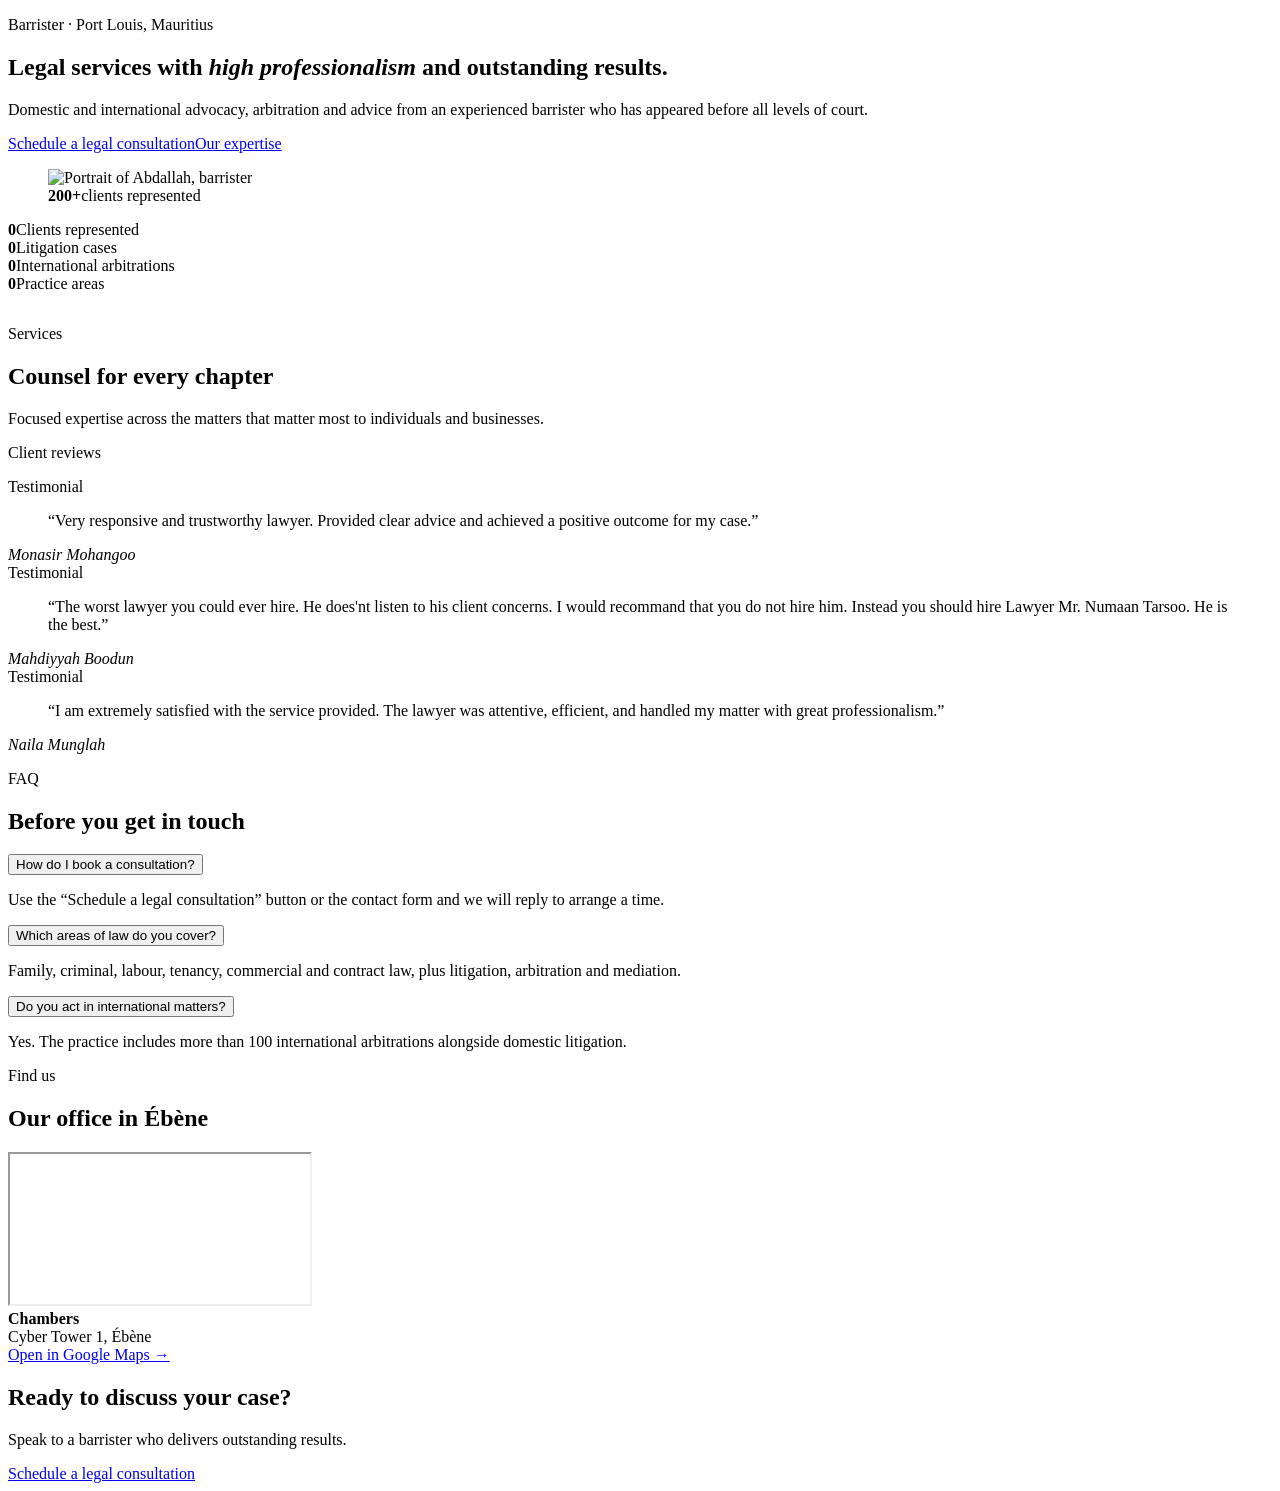
==== index.html @ 84b576fc "Add files via upload" ====
<!DOCTYPE html>
<html lang="en">
    <head>
    <meta charset="utf-8">
    <meta name="viewport" content="width=device-width, initial-scale=1">
    <title>Home | Abdallah Law Firm</title>
    <meta name="description" content="Abdallah, barrister in Mauritius. Legal services with high professionalism and outstanding results.">
    <link rel="preconnect" href="https://fonts.googleapis.com"><link rel="preconnect" href="https://fonts.gstatic.com" crossorigin>
    <link href="https://fonts.googleapis.com/css2?family=Cormorant+Garamond:ital,wght@0,500;0,600;0,700;1,500;1,600&family=Jost:wght@400;500;600&display=swap" rel="stylesheet">
    <link rel="stylesheet" href="css/base.css">
    <link rel="stylesheet" href="css/navbar.css">
    <link rel="stylesheet" href="css/home.css">
    <script src="js/main.js" defer></script>
    </head>
    <body>
        <header class="site-header" id="site-header"></header>
        <main id="main">
            <section class="hero2"><div class="h-text"><p class="eyebrow">Barrister · Port Louis, Mauritius</p>
                <h1>Legal services with <em>high professionalism</em> and outstanding results.</h1>
                <p class="lead">Domestic and international advocacy, arbitration and advice from an experienced barrister who has appeared before all levels of court.</p>
                <div class="cta"><a class="btn" href="contact.html">Schedule a legal consultation</a><a class="btn ghost" href="expertise.html">Our expertise</a></div></div>
                <figure class="h-photo"><img src="images/abdullah_lawyer.png" width="600" height="680" alt="Portrait of Abdallah, barrister"><div class="badge"><b>200+</b>clients represented</div></figure>
            </section>
        <div class="mq-wrap" aria-hidden="true"><div class="mq"></div></div>
        <section style="padding-bottom:1rem"><div class="wrap tiles">
        <div class="tile reveal"><b data-count="200" data-suffix="+">0</b>Clients represented</div><div class="tile reveal"><b data-count="200" data-suffix="+">0</b>Litigation cases</div><div class="tile reveal"><b data-count="100" data-suffix="+">0</b>International arbitrations</div><div class="tile reveal"><b data-count="9">0</b>Practice areas</div></div></section>
        <section><div class="wrap"><div class="sh reveal"><p class="eyebrow">Services</p><h2>Counsel for every chapter</h2><p>Focused expertise across the matters that matter most to individuals and businesses.</p></div><div class="bento" id="services"></div></div></section>
        
        <section class="quote"><div class="wrap"><div class="sh reveal"><p class="eyebrow" style="color:var(--hazel-l)">Client reviews</p></div>
        <div class="slider reveal" aria-roledescription="carousel" aria-label="Client reviews"><div class="track" aria-live="polite">
        <div class="slide"><span class="tag">Testimonial</span><blockquote>“Very responsive and trustworthy lawyer. Provided clear advice and achieved a positive outcome for my case.”</blockquote><cite>Monasir Mohangoo</cite></div>
        <div class="slide"><span class="tag">Testimonial</span><blockquote>“The worst lawyer you could ever hire. He does'nt listen to his client concerns. I would recommand that you do not hire him. Instead you should hire Lawyer Mr. Numaan Tarsoo. He is the best.”</blockquote><cite>Mahdiyyah Boodun</cite></div>
        <div class="slide"><span class="tag">Testimonial</span><blockquote>“I am extremely satisfied with the service provided. The lawyer was attentive, efficient, and handled my matter with great professionalism.”</blockquote><cite>Naila Munglah</cite></div></div><div class="dots"></div></div></div>
        </section>
    
        <section>
            <div class="wrap fq">
            <div class="sh reveal"><p class="eyebrow">FAQ</p><h2>Before you get in touch</h2></div>
            <div class="faq reveal">
            <div class="faq-item"><button aria-expanded="false">How do I book a consultation?</button><div class="ans"><p>Use the “Schedule a legal consultation” button or the contact form and we will reply to arrange a time.</p></div></div>
            <div class="faq-item"><button aria-expanded="false">Which areas of law do you cover?</button><div class="ans"><p>Family, criminal, labour, tenancy, commercial and contract law, plus litigation, arbitration and mediation.</p></div></div>
            <div class="faq-item"><button aria-expanded="false">Do you act in international matters?</button><div class="ans"><p>Yes. The practice includes more than 100 international arbitrations alongside domestic litigation.</p></div></div></div></div>
        </section>
        
        <section class="alt"><div class="wrap"><div class="sh reveal"><p class="eyebrow">Find us</p><h2>Our office in Ébène</h2></div><div class="map-card reveal"><iframe class="map" title="Google Map showing Cyber Tower 1, Ébène, Mauritius" loading="lazy" referrerpolicy="no-referrer-when-downgrade" allowfullscreen src="https://www.google.com/maps?q=-20.2452272,57.4918101&z=17&hl=en&output=embed"></iframe><div class="addr"><b>Chambers</b><br>Cyber Tower 1, Ébène<br><a href="https://maps.app.goo.gl/NpwpGJmxxMKyq3Kp7" target="_blank" rel="noopener">Open in Google Maps →</a></div></div></div></section>
        <section><div class="wrap"><div class="cta-panel reveal"><h2>Ready to discuss your case?</h2><p>Speak to a barrister who delivers outstanding results.</p><a class="btn" href="contact.html">Schedule a legal consultation</a></div></div></section>
        </main>
        <footer class="site-footer" id="site-footer"></footer>
    
    </body>
</html>
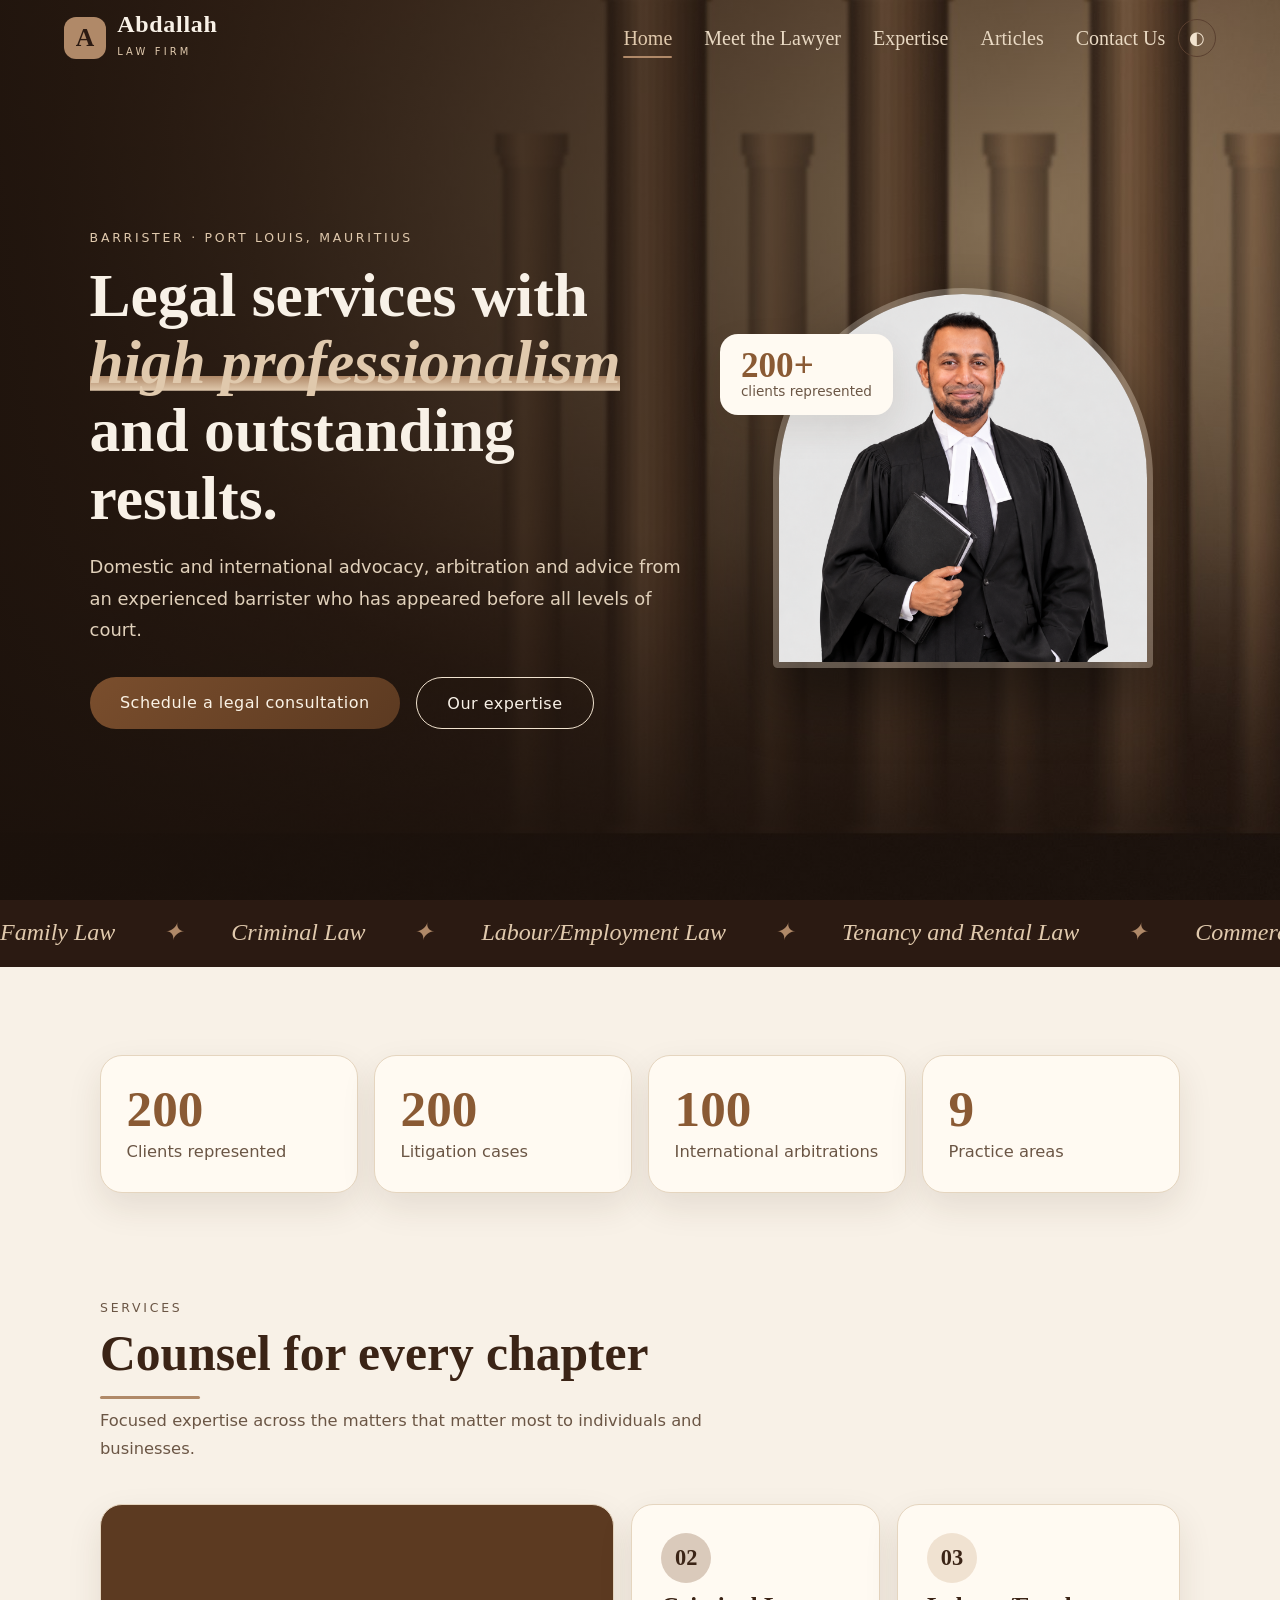
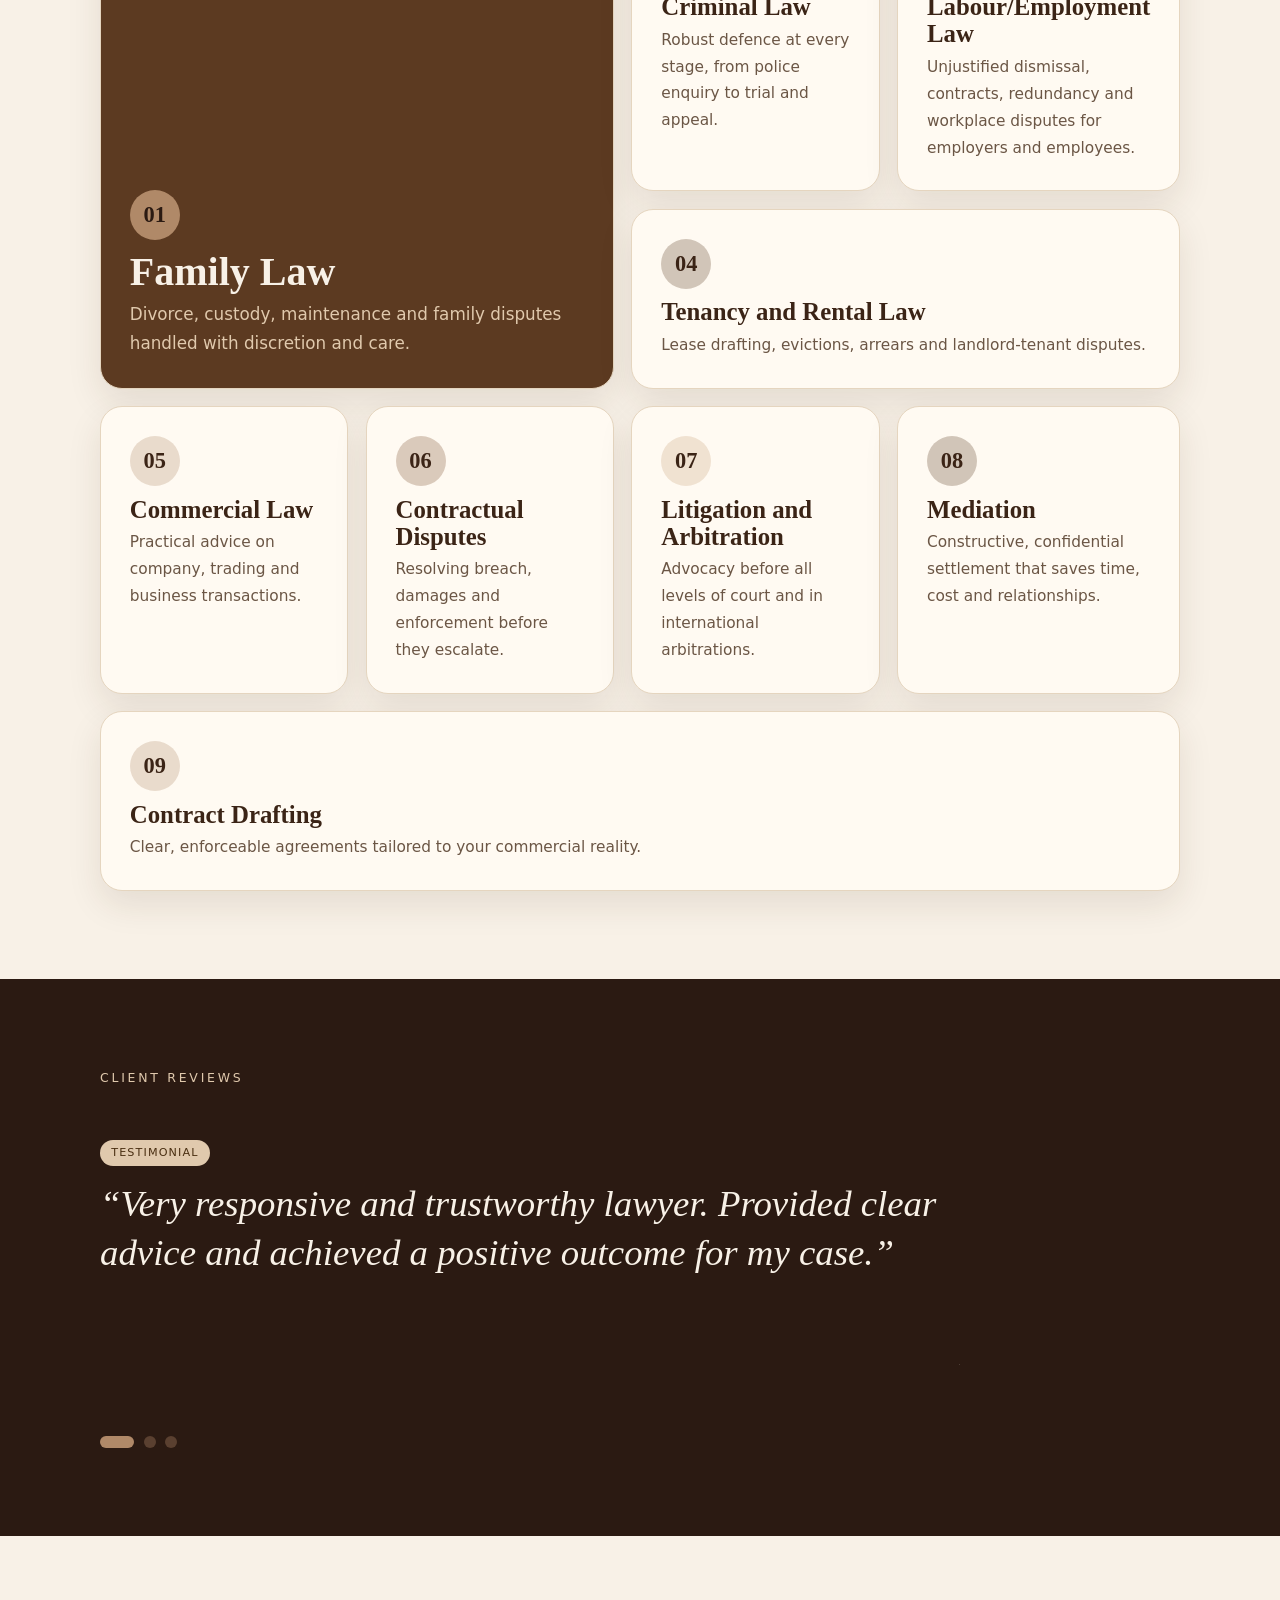
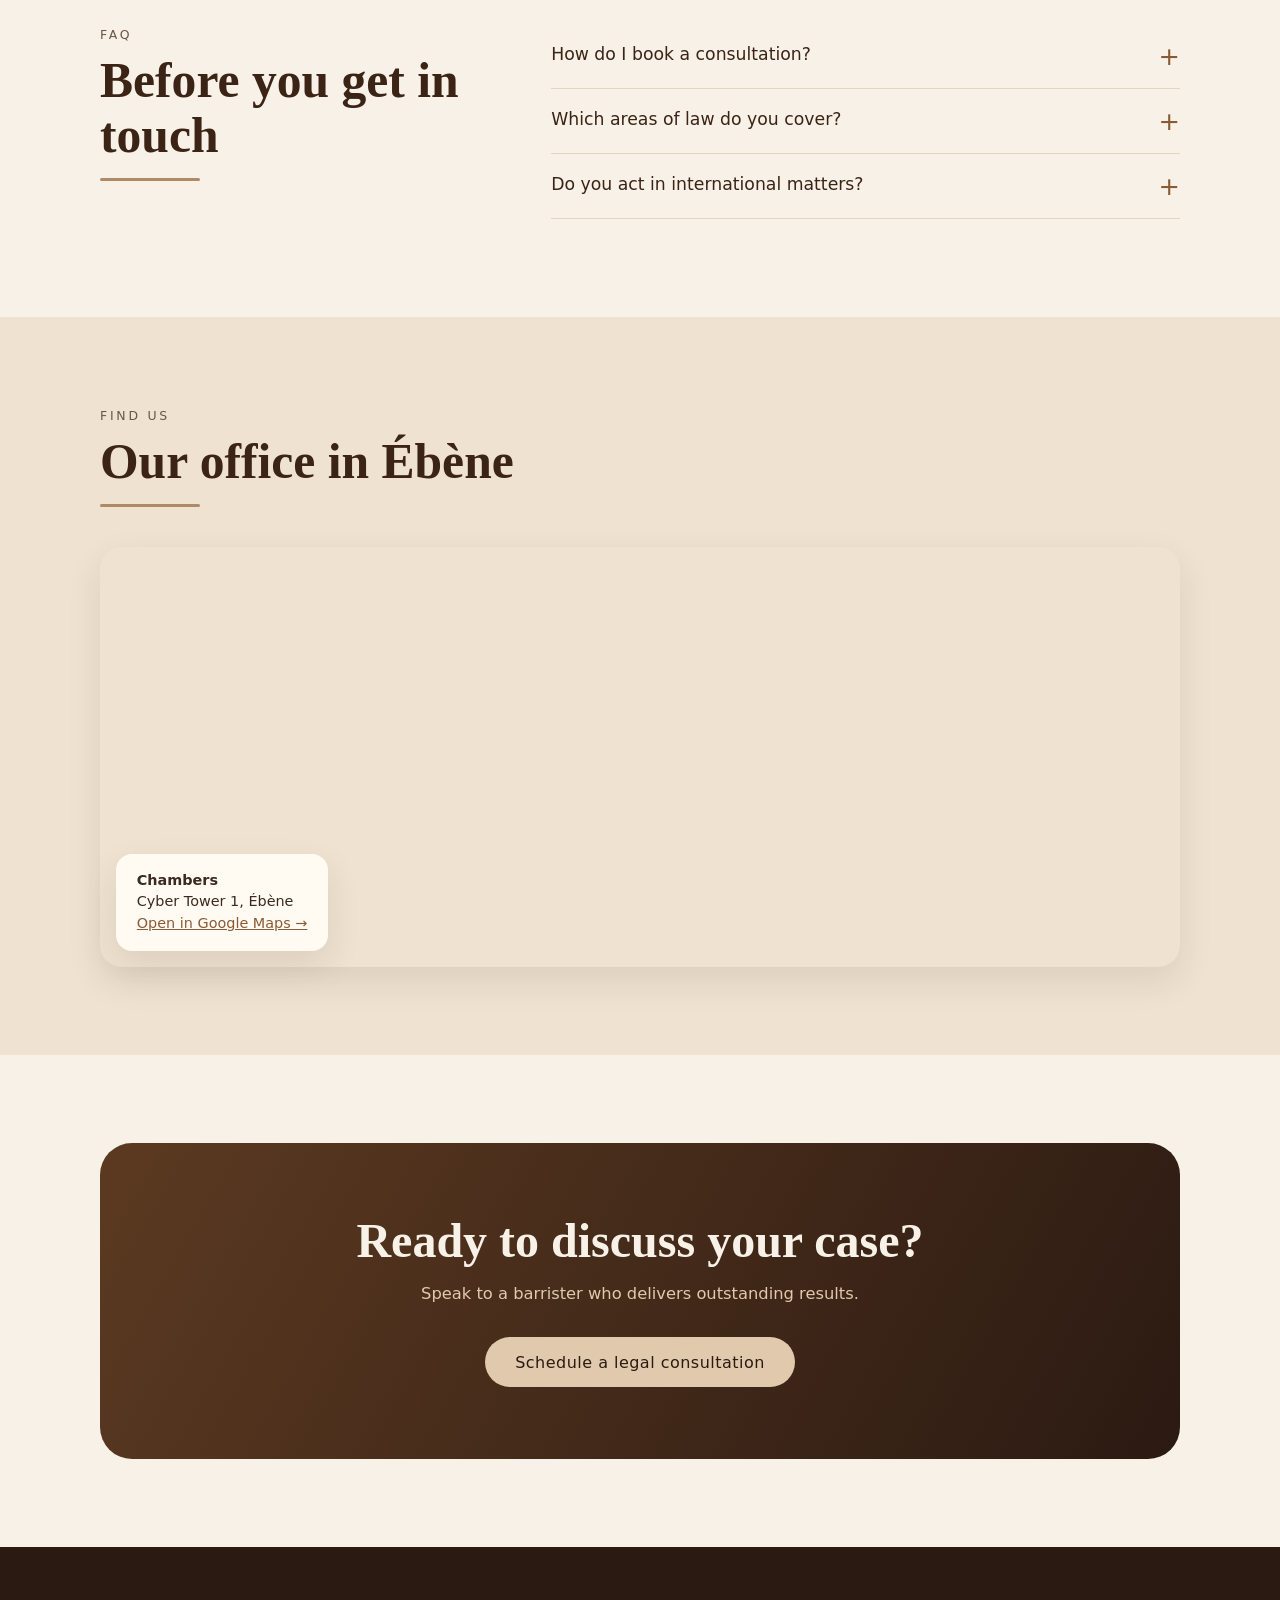
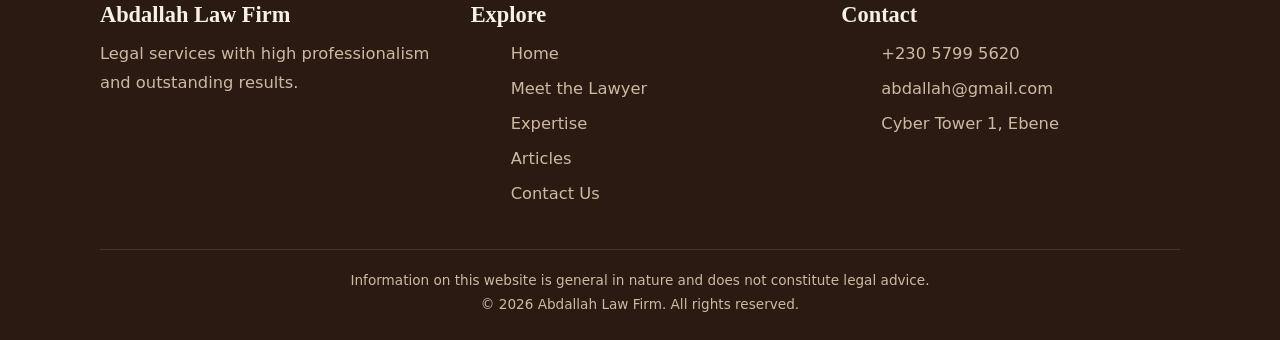
==== commit ceada1aa: "Update index.html" ====
--- a/index.html
+++ b/index.html
@@ -28,9 +28,9 @@
         
         <section class="quote"><div class="wrap"><div class="sh reveal"><p class="eyebrow" style="color:var(--hazel-l)">Client reviews</p></div>
         <div class="slider reveal" aria-roledescription="carousel" aria-label="Client reviews"><div class="track" aria-live="polite">
-        <div class="slide"><span class="tag">Testimonial</span><blockquote>“Very responsive and trustworthy lawyer. Provided clear advice and achieved a positive outcome for my case.”</blockquote><cite>Monasir Mohangoo</cite></div>
-        <div class="slide"><span class="tag">Testimonial</span><blockquote>“The worst lawyer you could ever hire. He does'nt listen to his client concerns. I would recommand that you do not hire him. Instead you should hire Lawyer Mr. Numaan Tarsoo. He is the best.”</blockquote><cite>Mahdiyyah Boodun</cite></div>
-        <div class="slide"><span class="tag">Testimonial</span><blockquote>“I am extremely satisfied with the service provided. The lawyer was attentive, efficient, and handled my matter with great professionalism.”</blockquote><cite>Naila Munglah</cite></div></div><div class="dots"></div></div></div>
+        <div class="slide"><span class="tag">Testimonial</span><blockquote>“Very responsive and trustworthy lawyer. Provided clear advice and achieved a positive outcome for my case.”</blockquote><cite></cite></div>
+        <div class="slide"><span class="tag">Testimonial</span><blockquote>“The worst lawyer you could ever hire. He does'nt listen to his client concerns. I would recommand that you do not hire him. Instead you should hire Lawyer Mr. Numaan Tarsoo. He is the best.”</blockquote><cite></cite></div>
+        <div class="slide"><span class="tag">Testimonial</span><blockquote>“I am extremely satisfied with the service provided. The lawyer was attentive, efficient, and handled my matter with great professionalism.”</blockquote><cite></cite></div></div><div class="dots"></div></div></div>
         </section>
     
         <section>
--- a/css/base.css
+++ b/css/base.css
@@ -0,0 +1,62 @@
+/* abdallah law firm - BASE (shared by every page): tokens, reset, typography, buttons, shared components, footer */
+:root{--espresso:#2b1a12;--brown:#5c3a21;--brown2:#7a4e2d;--hazel:#b08968;--hazel-l:#e0c9ad;--bg:#f8f1e7;--latte:#efe2d0;--card:#fffaf2;--ink:#3b2416;--text:#3b2a20;--muted:#6b5645;--accent:#8a5a34;--line:#e5d5bf;--r:22px;--sh:0 14px 34px rgba(60,36,20,.1);--fh:'Cormorant Garamond',Georgia,serif;--fb:'Jost',system-ui,sans-serif}
+[data-theme=dark]{--bg:#1b110b;--latte:#24160e;--card:#2a1a11;--ink:#f3e8d8;--text:#e8dccb;--muted:#bba892;--accent:#dcb98f;--line:#3d2a1d;--sh:0 14px 34px rgba(0,0,0,.45)}
+/* match & move (page transitions) */
+@view-transition{navigation:auto}
+.ptitle h1{view-transition-name:title}
+::view-transition-group(*){animation-duration:.8s;animation-timing-function:cubic-bezier(.7,0,.2,1)}
+::view-transition-old(root){animation:vtout .45s both}::view-transition-new(root){animation:vtin .8s both}
+@keyframes vtout{to{opacity:0;transform:translateY(-14px)}}@keyframes vtin{from{opacity:0;transform:translateY(26px)}}
+@supports not (view-transition-name:x){body{animation:vtin .7s both}}
+@keyframes up{from{opacity:0;transform:translateY(24px)}}
+/* reset + typography */
+*,*::before,*::after{box-sizing:border-box;margin:0}
+html{scroll-behavior:smooth}
+body{font:400 1.02rem/1.75 var(--fb);background:var(--bg);color:var(--text);transition:background .4s,color .4s}
+svg,img{max-width:100%}
+.wrap{width:min(1080px,90%);margin-inline:auto}
+h1,h2,h3{font-family:var(--fh);font-weight:600;line-height:1.1;color:var(--ink)}
+section{padding:clamp(3rem,7vw,5.5rem) 0}
+:focus-visible{outline:3px solid var(--hazel);outline-offset:3px}
+.skip{position:absolute;left:-999px}.skip:focus{left:1rem;top:1rem;background:#fff;color:#000;padding:.5rem 1rem;z-index:99}
+.eyebrow{color:var(--accent);font-weight:500;letter-spacing:.22em;text-transform:uppercase;font-size:.78rem}
+/* buttons */
+.btn{display:inline-block;padding:.95rem 1.9rem;border-radius:99px;background:linear-gradient(135deg,var(--brown2),var(--brown));color:#fbf3e6;font:500 1rem var(--fb);letter-spacing:.03em;text-decoration:none;border:0;cursor:pointer;transition:transform .3s,box-shadow .3s}
+.btn:hover{transform:translateY(-3px);box-shadow:0 14px 28px rgba(92,58,33,.35)}
+.btn.ghost{background:none;border:1.5px solid var(--ink);color:var(--ink)}.btn.ghost:hover{background:var(--ink);color:var(--bg)}
+/* page titles */
+.ptitle{padding:clamp(3rem,7vw,5rem) 0 1rem}.ptitle h1{font-size:clamp(2.6rem,6vw,4.6rem);margin-top:.5rem;padding-bottom:1.2rem;border-bottom:1px solid var(--line)}
+/* shared content blocks */
+.sh{margin:0 0 2.5rem;max-width:620px}.sh h2{font-size:clamp(2rem,4.2vw,3.1rem);margin:.5rem 0}.sh p{color:var(--muted)}
+.sh h2::after{content:"";display:block;width:50px;height:3px;border-radius:9px;margin-top:.9rem;background:var(--hazel);transition:width .6s}.sh.in h2::after{width:100px}
+.alt{background:var(--latte)}
+.tag{display:inline-block;font-size:.7rem;letter-spacing:.1em;text-transform:uppercase;background:#f0d9b5;color:#4a2f12;padding:.2rem .7rem;border-radius:99px;margin-bottom:.8rem;font-weight:500}
+.more{display:inline-block;margin-top:1rem;color:var(--accent);font-weight:500}
+.list{list-style:none;display:grid;gap:.8rem}.list li{padding-left:1.8rem;position:relative}.list li::before{content:"❖";position:absolute;left:0;color:var(--hazel)}
+/* stat tiles (home + lawyer) */
+.tiles{display:grid;grid-template-columns:repeat(2,1fr);gap:1rem}
+@media(min-width:800px){.tiles{grid-template-columns:repeat(4,1fr)}}
+.tile{background:var(--card);border:1px solid var(--line);border-radius:var(--r);padding:1.6rem;color:var(--muted);box-shadow:var(--sh);transition:transform .35s}.tile:hover{transform:translateY(-6px)}
+.tile b{display:block;font:600 clamp(2.4rem,4vw,3.4rem)/1.1 var(--fh);color:var(--accent)}
+/* cards + grids (home services + articles) */
+.grid,.bento{display:grid;gap:1.1rem;grid-template-columns:repeat(auto-fit,minmax(250px,1fr))}
+.card{--c:var(--hazel);display:block;background:var(--card);border:1px solid var(--line);border-radius:var(--r);padding:1.8rem;box-shadow:var(--sh);color:inherit;text-decoration:none;transition:transform .35s,box-shadow .35s}
+.grid>:nth-child(4n+2),.bento>:nth-child(4n+2){--c:var(--brown2)}.grid>:nth-child(4n+3),.bento>:nth-child(4n+3){--c:#c9a27a}.grid>:nth-child(4n+4),.bento>:nth-child(4n+4){--c:var(--brown)}
+.card:hover{transform:translateY(-8px);box-shadow:0 22px 44px color-mix(in srgb,var(--c) 30%,transparent)}
+.card .no{display:inline-grid;place-items:center;width:50px;height:50px;border-radius:50%;font:600 1.4rem var(--fh);color:var(--ink);background:color-mix(in srgb,var(--c) 28%,transparent);transition:.4s}
+.card:hover .no{background:var(--brown);color:#f8f1e7;transform:rotate(-12deg) scale(1.1)}
+.card h3{margin:.6rem 0 .4rem;font-size:1.55rem}.card p{color:var(--muted);font-size:.96rem}
+/* call-to-action panel (home, lawyer, expertise) */
+.cta-panel{background:linear-gradient(120deg,var(--brown),var(--espresso));color:var(--hazel-l);border-radius:32px;padding:clamp(2.5rem,6vw,4.5rem);text-align:center}
+.cta-panel h2{color:#f8f1e7;font-size:clamp(2rem,4vw,3rem);margin-bottom:.8rem}.cta-panel p{margin-bottom:1.8rem}.cta-panel .btn{background:var(--hazel-l);color:var(--espresso)}
+/* footer */
+.site-footer{background:var(--espresso);color:#cdb9a3;padding:3.5rem 0 1.5rem}
+.fgrid{display:grid;gap:2rem;grid-template-columns:repeat(auto-fit,minmax(200px,1fr))}
+.site-footer h3{color:#f8f1e7;font-size:1.4rem;margin-bottom:.8rem}.site-footer a{color:#cdb9a3;text-decoration:none;transition:color .3s}.site-footer a:hover{color:var(--hazel-l)}
+.site-footer ul{list-style:none;display:grid;gap:.4rem}.disc{border-top:1px solid #4a3324;margin-top:2.5rem;padding-top:1.2rem;font-size:.85rem;text-align:center}
+/* back-to-top + scroll progress */
+.top{position:fixed;right:1.2rem;bottom:1.2rem;width:48px;height:48px;border-radius:50%;border:0;background:var(--brown);color:var(--hazel-l);font-size:1.4rem;cursor:pointer;opacity:0;visibility:hidden;transform:translateY(20px);transition:.4s;z-index:40}.top.show{opacity:1;visibility:visible;transform:none}
+.progress{position:fixed;top:0;left:0;height:3px;width:0;z-index:70;background:linear-gradient(90deg,var(--hazel),var(--brown2));transition:width .15s}
+/* scroll reveal */
+.js .reveal{opacity:0;transform:translateY(30px);transition:opacity .9s,transform .9s cubic-bezier(.2,.8,.2,1),box-shadow .35s}.js .reveal.in{opacity:1;transform:none}
+@media(prefers-reduced-motion:reduce){*,*::before,*::after{animation:none!important;transition:none!important;scroll-behavior:auto!important}.js .reveal{opacity:1;transform:none}}
--- a/css/navbar.css
+++ b/css/navbar.css
@@ -0,0 +1,23 @@
+/* abdallah law firm - NAVBAR (sidebar on desktop, drop-down on mobile) */
+.site-header{view-transition-name:side}.brand{view-transition-name:brand}.ind{view-transition-name:navind}
+.site-header{position:sticky;top:0;z-index:60;background:linear-gradient(180deg,#2b1a12,#3b2416);color:#f1e3cf}
+.side-in{display:flex;align-items:center;gap:.8rem;height:68px;padding:0 4%}
+.brand{display:flex;gap:.7rem;align-items:center;color:#f8f1e7;text-decoration:none;margin-right:auto}
+.mono{width:42px;height:42px;display:grid;place-items:center;background:var(--hazel);color:var(--espresso);font:700 1.6rem var(--fh);border-radius:12px;transition:.4s}
+.brand:hover .mono{background:var(--hazel-l);transform:rotate(-8deg)}
+.brand b{display:block;font:600 1.5rem/1 var(--fh);letter-spacing:.03em}
+.brand small{font-size:.62rem;letter-spacing:.32em;text-transform:uppercase;color:var(--hazel-l)}
+#nav{position:fixed;inset:68px 0 auto 0;background:#2b1a12;max-height:0;overflow:hidden;transition:max-height .45s}
+#nav.open{max-height:85vh}
+#nav ul{list-style:none;padding:1rem 4%;display:grid}
+#nav a{display:block;position:relative;padding:.8rem 0;color:#e9d9c3;text-decoration:none;font:500 1.4rem var(--fh);border-bottom:1px solid #46301f;transition:color .3s,padding .3s}
+#nav a:hover,#nav a.active{color:#fff;padding-left:.6rem}
+.ind{position:absolute;left:-1.2rem;top:20%;bottom:20%;width:4px;border-radius:4px;background:var(--hazel)}
+.side-foot{padding:0 4% 1.2rem;font-size:.85rem;color:#b9a48c;line-height:1.7}
+.theme{order:2;background:none;border:1.5px solid #5a4030;color:#f1e3cf;border-radius:50%;width:38px;height:38px;cursor:pointer;font-size:1.1rem;transition:.4s}.theme:hover{border-color:var(--hazel);transform:rotate(180deg)}
+.burger{order:3;width:42px;height:42px;background:none;border:0;cursor:pointer;display:grid;place-content:center;gap:5px}
+.burger i{display:block;width:24px;height:2px;background:#f1e3cf;transition:.3s}
+.burger[aria-expanded=true] i:nth-child(1){transform:translateY(7px) rotate(45deg)}.burger[aria-expanded=true] i:nth-child(2){opacity:0}.burger[aria-expanded=true] i:nth-child(3){transform:translateY(-7px) rotate(-45deg)}
+.site-header{transition:background .4s,box-shadow .4s}
+@media(min-width:1000px){.site-header{position:fixed;inset:0 0 auto 0;width:auto;background:transparent;transition:background .4s,box-shadow .4s}.site-header.scrolled{background:rgba(43,26,18,.96);backdrop-filter:blur(8px);box-shadow:0 6px 24px rgba(0,0,0,.25)}.side-in{height:76px;padding:0 5%}.burger,.side-foot{display:none}.brand{margin-right:auto}#nav{position:static;max-height:none;overflow:visible;background:none}#nav ul{display:flex;gap:2rem;padding:0}#nav a{border:0;padding:.4rem 0;font-size:1.25rem}#nav a:hover,#nav a.active{padding-left:0;color:var(--hazel-l)}.ind{left:0;right:0;top:auto;bottom:-2px;width:auto;height:2px}.theme{order:3}}
+@media(min-width:1000px){body:not(:has(.hero2)){padding-top:76px}body:not(:has(.hero2)) .site-header{background:#2b1a12}}
--- a/css/home.css
+++ b/css/home.css
@@ -0,0 +1,41 @@
+/* abdallah law firm - HOME page (index.html) */
+.hero2 h1{view-transition-name:title}
+.hero2{position:relative;display:grid;align-items:center;gap:2rem;min-height:100svh;padding:7.5rem 7% 4rem;background:linear-gradient(90deg,rgba(27,17,11,.92),rgba(27,17,11,.55) 60%,rgba(27,17,11,.25)),url(../images/hero-bg.jpg) center/cover no-repeat;color:#f1e3cf}
+.hero2 h1{color:#f8f1e7}.hero2 .eyebrow{color:var(--hazel-l)}.hero2 .btn.ghost{border-color:#f1e3cf;color:#f8f1e7}.hero2 .btn.ghost:hover{background:#f8f1e7;color:var(--espresso)}
+.hero2 h1{font-size:clamp(2.4rem,4.8vw,4.3rem);margin:.8rem 0 1.2rem}
+.hero2 em{font-style:italic;color:var(--hazel-l);background:linear-gradient(var(--hazel),var(--hazel-l)) 0 90%/0 .24em no-repeat;animation:ul 1.2s .8s forwards}
+@keyframes ul{to{background-size:100% .24em}}
+.lead{max-width:52ch;font-size:1.12rem;color:#e0d0ba}
+.cta{display:flex;flex-wrap:wrap;gap:1rem;margin-top:2rem}
+.h-text>*{animation:up .9s both}.h-text>:nth-child(2){animation-delay:.15s}.h-text>:nth-child(3){animation-delay:.3s}.h-text>:nth-child(4){animation-delay:.45s}
+@keyframes float{50%{transform:translateY(16px)}}
+.h-photo{position:relative;margin:0;justify-self:center;width:min(340px,80%);border-radius:999px 999px 24px 24px;overflow:visible}
+.h-photo img{display:block;width:100%;height:auto;border-radius:999px 999px 24px 24px;box-shadow:0 30px 60px rgba(0,0,0,.45);border:6px solid rgba(248,241,231,.25)}
+.badge{position:absolute;left:-14%;top:12%;background:var(--card);color:var(--muted);padding:.9rem 1.3rem;border-radius:18px;box-shadow:var(--sh);animation:float 7s ease-in-out infinite;font-size:.85rem;line-height:1.3}
+.badge b{display:block;font:600 2.2rem/1 var(--fh);color:var(--accent)}
+@media(min-width:1000px){.hero2{grid-template-columns:1.15fr .85fr}.h-photo{width:min(380px,90%)}}
+/* marquee */
+.mq-wrap{overflow:hidden;background:var(--espresso);color:var(--hazel-l);padding:1.1rem 0;white-space:nowrap}
+.mq{display:inline-flex;animation:mq 45s linear infinite}.mq span{font:italic 500 1.5rem var(--fh);padding-right:3rem}.mq span::after{content:"✦";margin-left:3rem;color:var(--hazel)}
+@keyframes mq{to{transform:translateX(-50%)}}
+/* services bento */
+@media(min-width:1100px){#services{grid-template-columns:repeat(4,1fr)}#services>:nth-child(1){grid-column:span 2;grid-row:span 2;background:var(--brown);display:flex;flex-direction:column;justify-content:flex-end}#services>:nth-child(4){grid-column:span 2}#services>:nth-child(9){grid-column:1/-1}}
+#services>:nth-child(1) h3{color:#f8f1e7;font-size:2.5rem}#services>:nth-child(1) p{color:var(--hazel-l);font-size:1.05rem}#services>:nth-child(1) .no{background:var(--hazel);color:var(--espresso)}
+/* testimonials slider */
+.quote{background:var(--espresso)}.slider{max-width:860px;overflow:hidden}
+.track{display:flex;transition:transform .7s cubic-bezier(.7,0,.2,1)}
+.slide{min-width:100%;padding:.5rem 1rem 1rem 0}.slide .tag{background:var(--hazel-l)}
+.slide blockquote{font:italic 500 clamp(1.5rem,3vw,2.3rem)/1.35 var(--fh);color:#f8f1e7}
+.slide cite{display:block;margin-top:1.2rem;font-style:normal;color:var(--hazel-l);font-weight:500;letter-spacing:.05em}
+.dots{display:flex;gap:.6rem;margin-top:1.5rem}.dots button{width:12px;height:12px;border-radius:99px;border:0;background:#5a4030;cursor:pointer;transition:.4s}.dots .on{background:var(--hazel);width:34px}
+/* FAQ */
+.fq{display:grid;gap:2rem}@media(min-width:900px){.fq{grid-template-columns:.8fr 1.2fr}.fq .sh{position:sticky;top:3rem;align-self:start}}
+.faq-item{border-bottom:1px solid var(--line)}
+.faq button{width:100%;text-align:left;background:none;border:0;padding:1.2rem 0;font:500 1.08rem var(--fb);color:var(--ink);cursor:pointer;display:flex;justify-content:space-between;gap:1rem}
+.faq button:hover{color:var(--accent)}.faq button::after{content:"+";color:var(--accent);font-size:1.6rem;line-height:1;transition:transform .3s}.faq button[aria-expanded=true]::after{transform:rotate(45deg)}
+.ans{max-height:0;overflow:hidden;transition:max-height .45s;color:var(--muted)}.ans p{padding-bottom:1.2rem}
+/* Google map */
+.map-card{position:relative}.map{display:block;width:100%;height:420px;border:0;border-radius:var(--r);box-shadow:var(--sh)}
+.addr{position:absolute;left:1rem;bottom:1rem;background:var(--card);padding:1rem 1.3rem;border-radius:16px;box-shadow:var(--sh);font-size:.9rem;line-height:1.5}
+.addr a{color:var(--accent);font-weight:500}
+@media(max-width:700px){.addr{position:static;margin-top:1rem}}
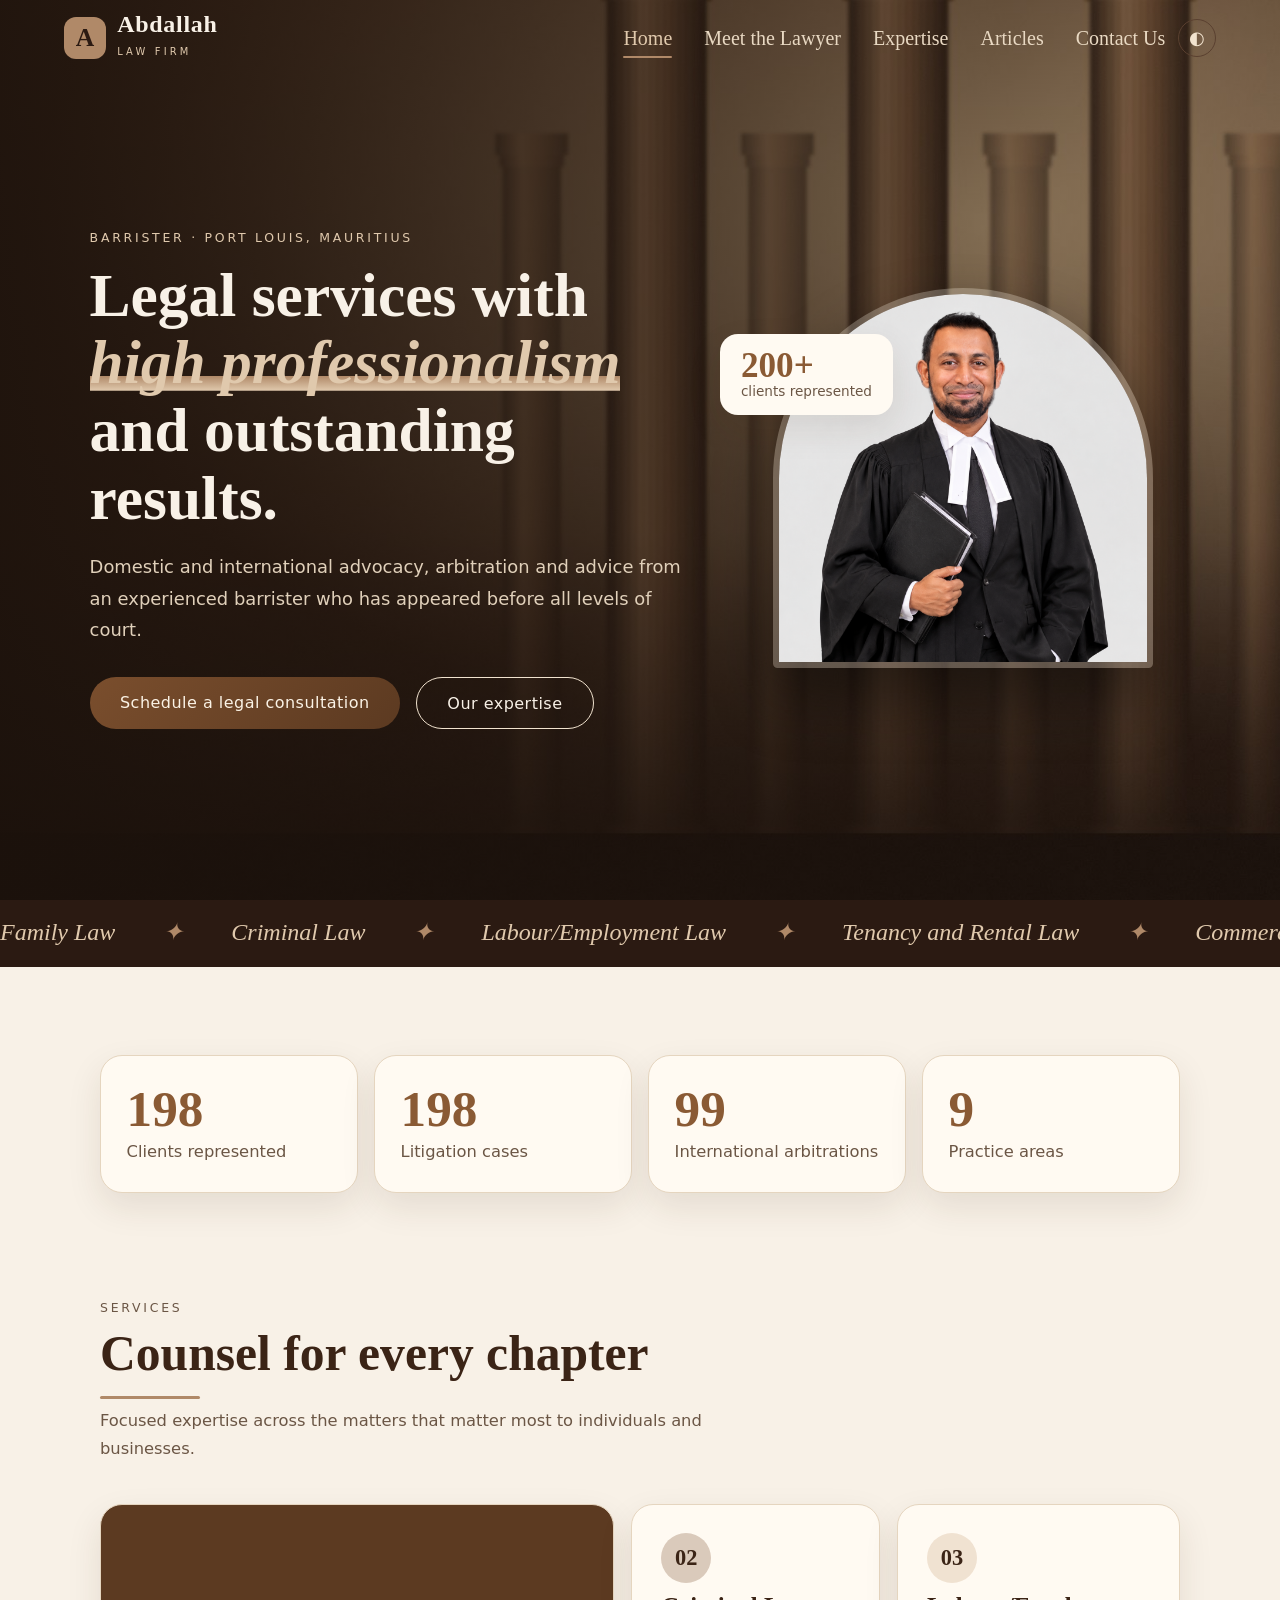
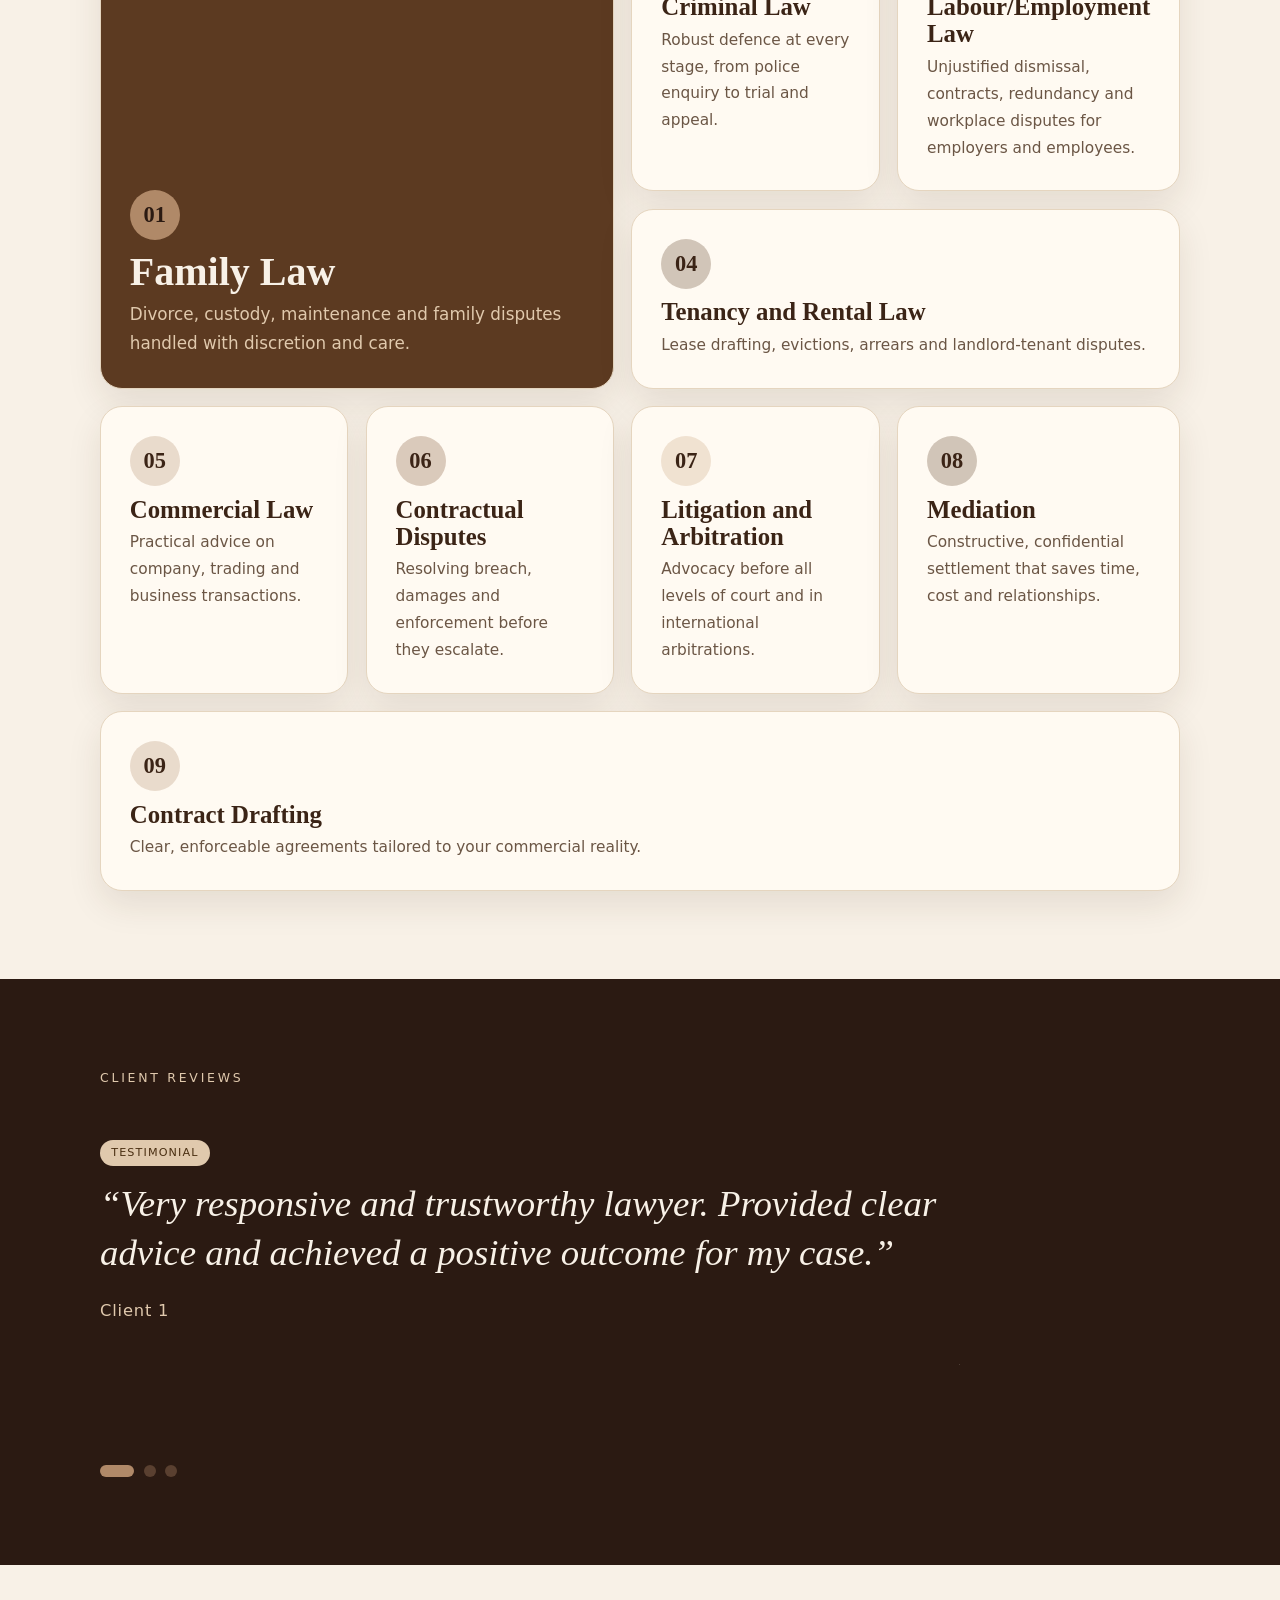
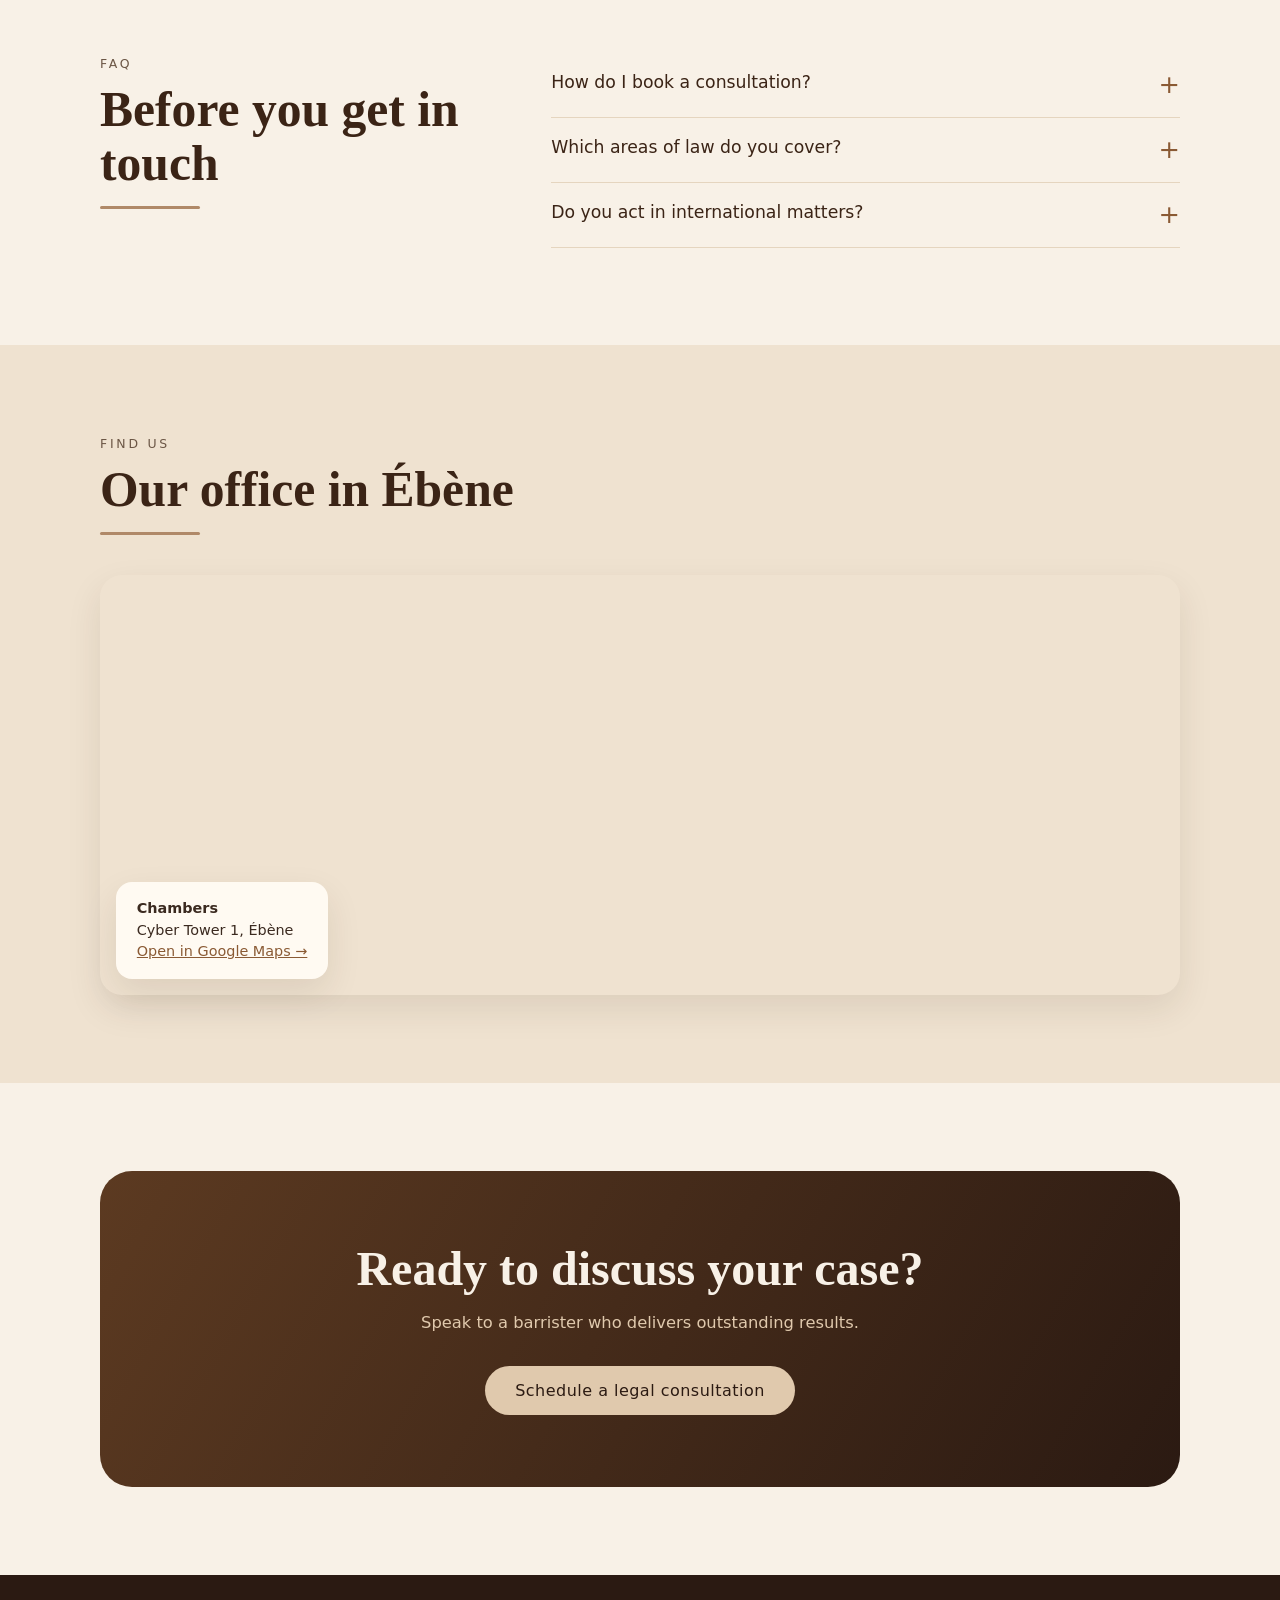
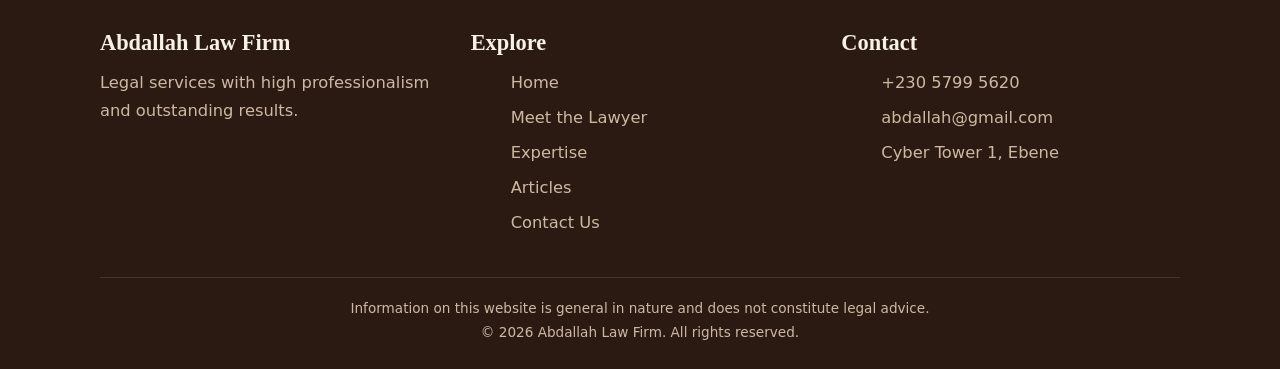
==== commit 18cf940a: "Revise client testimonials with attributions Updated client testimonials with client names for clari" ====
--- a/index.html
+++ b/index.html
@@ -28,9 +28,9 @@
         
         <section class="quote"><div class="wrap"><div class="sh reveal"><p class="eyebrow" style="color:var(--hazel-l)">Client reviews</p></div>
         <div class="slider reveal" aria-roledescription="carousel" aria-label="Client reviews"><div class="track" aria-live="polite">
-        <div class="slide"><span class="tag">Testimonial</span><blockquote>“Very responsive and trustworthy lawyer. Provided clear advice and achieved a positive outcome for my case.”</blockquote><cite></cite></div>
-        <div class="slide"><span class="tag">Testimonial</span><blockquote>“The worst lawyer you could ever hire. He does'nt listen to his client concerns. I would recommand that you do not hire him. Instead you should hire Lawyer Mr. Numaan Tarsoo. He is the best.”</blockquote><cite></cite></div>
-        <div class="slide"><span class="tag">Testimonial</span><blockquote>“I am extremely satisfied with the service provided. The lawyer was attentive, efficient, and handled my matter with great professionalism.”</blockquote><cite></cite></div></div><div class="dots"></div></div></div>
+        <div class="slide"><span class="tag">Testimonial</span><blockquote>“Very responsive and trustworthy lawyer. Provided clear advice and achieved a positive outcome for my case.”</blockquote><cite>Client 1</cite></div>
+        <div class="slide"><span class="tag">Testimonial</span><blockquote>“The worst lawyer you could ever hire. He does'nt listen to his client concerns. I would recommand that you do not hire him. Instead you should hire Lawyer Mr. Numaan Tarsoo. He is the best.”</blockquote><cite>Client 2</cite></div>
+        <div class="slide"><span class="tag">Testimonial</span><blockquote>“I am extremely satisfied with the service provided. The lawyer was attentive, efficient, and handled my matter with great professionalism.”</blockquote><cite>Client 3</cite></div></div><div class="dots"></div></div></div>
         </section>
     
         <section>
